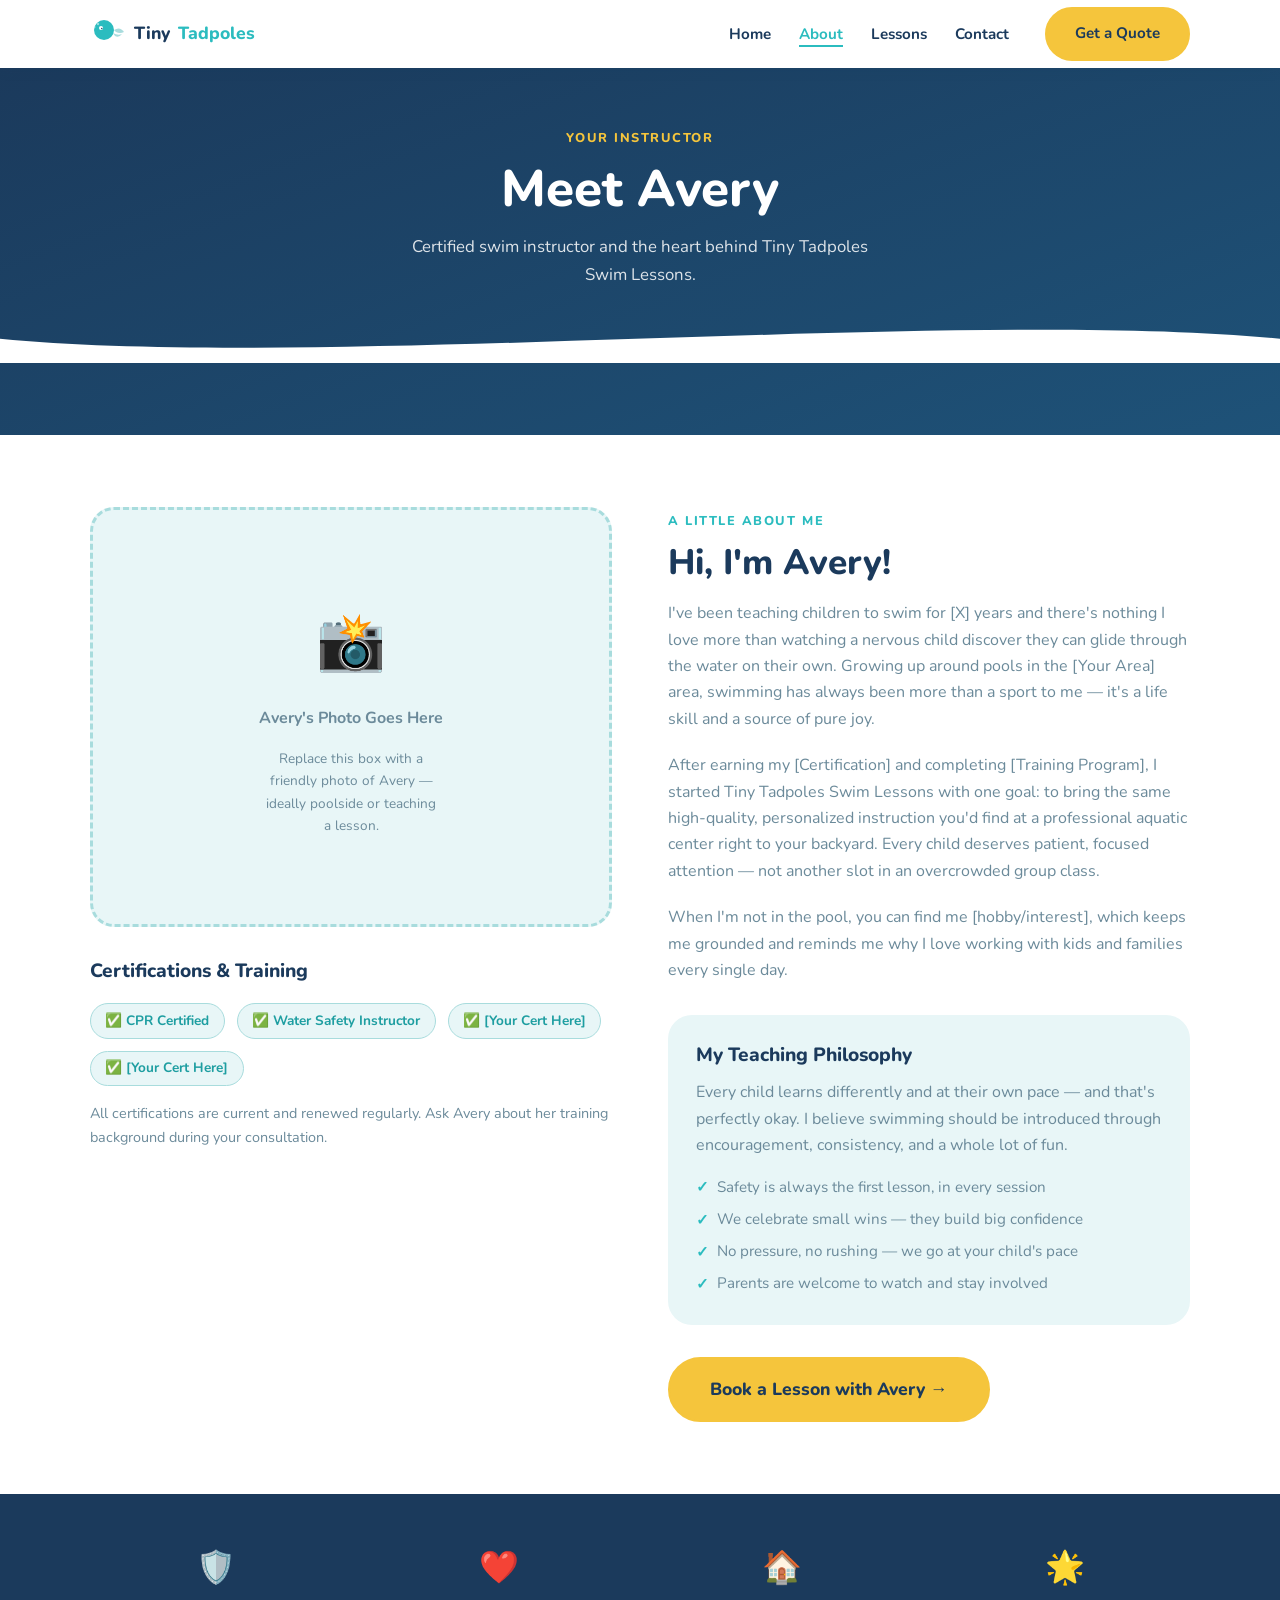
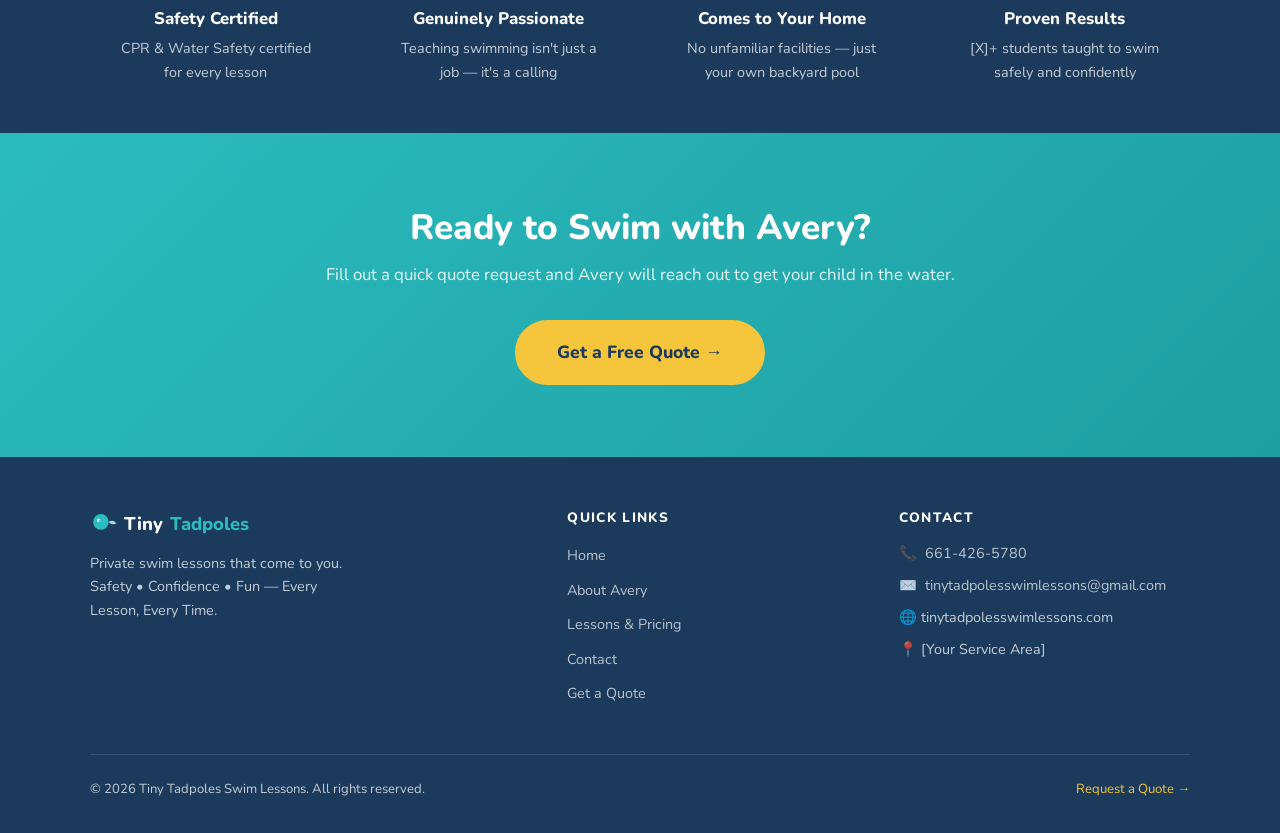
==== about.html @ dff8ad67 "Initial commit: Tiny Tadpole Swim School website Co-Authored-By: Claude Sonnet 4.6 <noreply@anthropi" ====
<!DOCTYPE html>
<html lang="en">
<head>
  <meta charset="UTF-8" />
  <meta name="viewport" content="width=device-width, initial-scale=1.0" />
  <title>About Avery — Tiny Tadpoles Swim Lessons</title>
  <meta name="description" content="Meet Avery, your certified private swim instructor. CPR & Water Safety certified, passionate about teaching kids to swim safely and confidently." />
  <link rel="preconnect" href="https://fonts.googleapis.com" />
  <link rel="preconnect" href="https://fonts.gstatic.com" crossorigin />
  <link href="https://fonts.googleapis.com/css2?family=Nunito:wght@400;600;700;800;900&display=swap" rel="stylesheet" />
  <link rel="stylesheet" href="styles.css" />
</head>
<body>

  <!-- ===== NAV ===== -->
  <nav class="nav" role="navigation" aria-label="Main navigation">
    <div class="container nav-inner">
      <a href="index.html" class="nav-logo" aria-label="Tiny Tadpoles Swim Lessons home">
        <svg viewBox="0 0 36 36" fill="none" xmlns="http://www.w3.org/2000/svg" aria-hidden="true">
          <circle cx="14" cy="14" r="10" fill="#2BBCBF"/>
          <circle cx="11" cy="12" r="2" fill="white"/>
          <circle cx="11.8" cy="12.5" r=".7" fill="#1B3A5C"/>
          <path d="M24 14 Q30 10 34 16 Q30 18 26 16" fill="#A8DCDD"/>
          <path d="M23 17 Q28 20 32 18 Q29 22 25 20" fill="#A8DCDD"/>
          <circle cx="8" cy="8" r="1.2" fill="rgba(255,255,255,.5)"/>
          <circle cx="5" cy="11" r=".8" fill="rgba(255,255,255,.4)"/>
        </svg>
        Tiny <span>Tadpoles</span>
      </a>
      <button class="nav-toggle" id="navToggle" aria-label="Toggle menu" aria-expanded="false">
        <span></span><span></span><span></span>
      </button>
      <ul class="nav-links" id="navLinks" role="list">
        <li><a href="index.html">Home</a></li>
        <li><a href="about.html" class="active" aria-current="page">About</a></li>
        <li><a href="lessons.html">Lessons</a></li>
        <li><a href="contact.html">Contact</a></li>
        <li class="nav-cta"><a href="quote.html" class="btn btn-primary">Get a Quote</a></li>
      </ul>
    </div>
  </nav>

  <!-- ===== PAGE HEADER ===== -->
  <section style="background:linear-gradient(160deg,var(--navy) 0%,#1e5278 100%);padding:56px 0 72px;text-align:center;" aria-label="Page header">
    <div class="container">
      <span class="section-label" style="color:var(--yellow);">Your Instructor</span>
      <h1 style="color:var(--white);margin-bottom:.75rem;">Meet Avery</h1>
      <p style="color:rgba(255,255,255,.85);margin:0 auto;max-width:50ch;font-size:1.05rem;">Certified swim instructor and the heart behind Tiny Tadpoles Swim Lessons.</p>
    </div>
    <svg viewBox="0 0 1440 48" preserveAspectRatio="none" style="display:block;width:100%;line-height:0;margin-top:32px;" aria-hidden="true">
      <path d="M0,20 C360,55 1080,-15 1440,20 L1440,48 L0,48 Z" fill="#ffffff"/>
    </svg>
  </section>

  <!-- ===== ABOUT AVERY ===== -->
  <section class="section" aria-labelledby="about-avery">
    <div class="container">
      <div class="about-grid">

        <!-- Photo -->
        <div>
          <div class="photo-placeholder" role="img" aria-label="Placeholder for Avery's photo">
            <div class="ph-icon" aria-hidden="true">📸</div>
            <strong>Avery's Photo Goes Here</strong>
            <small>Replace this box with a friendly photo of Avery — ideally poolside or teaching a lesson.</small>
          </div>
          <!-- Certifications -->
          <div style="margin-top:2rem;">
            <h3 style="color:var(--navy);margin-bottom:1rem;">Certifications &amp; Training</h3>
            <div class="certs">
              <span class="cert-badge">✅ CPR Certified</span>
              <span class="cert-badge">✅ Water Safety Instructor</span>
              <span class="cert-badge">✅ [Your Cert Here]</span>
              <span class="cert-badge">✅ [Your Cert Here]</span>
            </div>
            <p style="margin-top:1rem;color:var(--gray-mid);font-size:.9rem;">
              <!-- CUSTOMIZE: Replace with your actual certifications -->
              All certifications are current and renewed regularly. Ask Avery about her training background during your consultation.
            </p>
          </div>
        </div>

        <!-- Bio -->
        <div>
          <span class="section-label">A Little About Me</span>
          <h2 class="section-title" id="about-avery">Hi, I'm Avery!</h2>

          <!-- CUSTOMIZE: Replace this paragraph with your real bio -->
          <p style="margin-bottom:1.25rem;color:var(--gray-mid);">
            I've been teaching children to swim for [X] years and there's nothing I love more than watching a nervous child discover they can glide through the water on their own. Growing up around pools in the [Your Area] area, swimming has always been more than a sport to me — it's a life skill and a source of pure joy.
          </p>
          <p style="margin-bottom:1.25rem;color:var(--gray-mid);">
            After earning my [Certification] and completing [Training Program], I started Tiny Tadpoles Swim Lessons with one goal: to bring the same high-quality, personalized instruction you'd find at a professional aquatic center right to your backyard. Every child deserves patient, focused attention — not another slot in an overcrowded group class.
          </p>
          <p style="color:var(--gray-mid);">
            When I'm not in the pool, you can find me [hobby/interest], which keeps me grounded and reminds me why I love working with kids and families every single day.
          </p>

          <!-- Teaching Philosophy -->
          <div style="background:var(--aqua-bg);border-radius:var(--radius-lg);padding:1.75rem;margin-top:2rem;">
            <h3 style="color:var(--navy);margin-bottom:.75rem;">My Teaching Philosophy</h3>
            <p style="color:var(--gray-mid);margin-bottom:.75rem;">
              Every child learns differently and at their own pace — and that's perfectly okay. I believe swimming should be introduced through encouragement, consistency, and a whole lot of fun.
            </p>
            <ul class="check-list">
              <li>Safety is always the first lesson, in every session</li>
              <li>We celebrate small wins — they build big confidence</li>
              <li>No pressure, no rushing — we go at your child's pace</li>
              <li>Parents are welcome to watch and stay involved</li>
            </ul>
          </div>

          <div style="margin-top:2rem;">
            <a href="quote.html" class="btn btn-primary btn-lg">Book a Lesson with Avery →</a>
          </div>
        </div>
      </div>
    </div>
  </section>

  <!-- ===== TRUST STRIP ===== -->
  <div class="highlight-strip" aria-label="Key qualities">
    <div class="container">
      <div class="highlights">
        <div class="highlight-item">
          <div class="hi-icon" aria-hidden="true">🛡️</div>
          <strong>Safety Certified</strong>
          <p>CPR &amp; Water Safety certified for every lesson</p>
        </div>
        <div class="highlight-item">
          <div class="hi-icon" aria-hidden="true">❤️</div>
          <strong>Genuinely Passionate</strong>
          <p>Teaching swimming isn't just a job — it's a calling</p>
        </div>
        <div class="highlight-item">
          <div class="hi-icon" aria-hidden="true">🏠</div>
          <strong>Comes to Your Home</strong>
          <p>No unfamiliar facilities — just your own backyard pool</p>
        </div>
        <div class="highlight-item">
          <div class="hi-icon" aria-hidden="true">🌟</div>
          <strong>Proven Results</strong>
          <p>[X]+ students taught to swim safely and confidently</p>
        </div>
      </div>
    </div>
  </div>

  <!-- ===== CTA BANNER ===== -->
  <section class="cta-banner" aria-labelledby="about-cta">
    <div class="container">
      <h2 id="about-cta">Ready to Swim with Avery?</h2>
      <p>Fill out a quick quote request and Avery will reach out to get your child in the water.</p>
      <a href="quote.html" class="btn btn-primary btn-lg">Get a Free Quote →</a>
    </div>
  </section>

  <!-- ===== FOOTER ===== -->
  <footer class="footer" role="contentinfo">
    <div class="container">
      <div class="footer-grid">
        <div class="footer-brand">
          <div class="footer-logo">
            <svg width="28" height="28" viewBox="0 0 36 36" fill="none" aria-hidden="true">
              <circle cx="14" cy="14" r="10" fill="#2BBCBF"/>
              <circle cx="11" cy="12" r="2" fill="white"/>
              <circle cx="11.8" cy="12.5" r=".7" fill="#1B3A5C"/>
              <path d="M24 14 Q30 10 34 16 Q30 18 26 16" fill="#A8DCDD"/>
            </svg>
            Tiny <span>Tadpoles</span>
          </div>
          <p>Private swim lessons that come to you. Safety • Confidence • Fun — Every Lesson, Every Time.</p>
        </div>
        <div>
          <h4>Quick Links</h4>
          <ul>
            <li><a href="index.html">Home</a></li>
            <li><a href="about.html">About Avery</a></li>
            <li><a href="lessons.html">Lessons &amp; Pricing</a></li>
            <li><a href="contact.html">Contact</a></li>
            <li><a href="quote.html">Get a Quote</a></li>
          </ul>
        </div>
        <div>
          <h4>Contact</h4>
          <ul class="footer-contact">
            <li>📞 <a href="tel:6614265780">661-426-5780</a></li>
            <li>✉️ <a href="mailto:tinytadpolesswimlessons@gmail.com">tinytadpolesswimlessons@gmail.com</a></li>
            <li>🌐 tinytadpolesswimlessons.com</li>
            <li>📍 [Your Service Area]</li>
          </ul>
        </div>
      </div>
      <div class="footer-bottom">
        <p>© <span id="year"></span> Tiny Tadpoles Swim Lessons. All rights reserved.</p>
        <a href="quote.html">Request a Quote →</a>
      </div>
    </div>
  </footer>

  <script>
    document.getElementById('year').textContent = new Date().getFullYear();
    const toggle = document.getElementById('navToggle');
    const links  = document.getElementById('navLinks');
    toggle.addEventListener('click', () => {
      const open = links.classList.toggle('open');
      toggle.classList.toggle('open', open);
      toggle.setAttribute('aria-expanded', open);
    });
    links.querySelectorAll('a').forEach(a => {
      a.addEventListener('click', () => {
        links.classList.remove('open');
        toggle.classList.remove('open');
        toggle.setAttribute('aria-expanded', false);
      });
    });
  </script>
</body>
</html>
---- styles.css ----
/* ============================================================
   Tiny Tadpoles Swim Lessons — Shared Stylesheet
   Colors: Navy #1B3A5C | Teal #2BBCBF | Light Teal #A8DCDD
           Aqua BG #E8F6F7 | Yellow #F5C53C | White #FFFFFF
   ============================================================ */

/* ---------- Reset & Base ---------- */
*, *::before, *::after { box-sizing: border-box; margin: 0; padding: 0; }

:root {
  --navy:      #1B3A5C;
  --teal:      #2BBCBF;
  --teal-dark: #1E9EA1;
  --teal-light:#A8DCDD;
  --aqua-bg:   #E8F6F7;
  --yellow:    #F5C53C;
  --yellow-dk: #D4A820;
  --white:     #FFFFFF;
  --gray-light:#F4F8F9;
  --gray-mid:  #6B8A9A;
  --text:      #1B3A5C;
  --radius:    12px;
  --radius-lg: 24px;
  --shadow:    0 4px 20px rgba(27,58,92,.12);
  --shadow-sm: 0 2px 8px rgba(27,58,92,.10);
  --transition: .25s ease;
  --font: 'Nunito', 'Segoe UI', Arial, sans-serif;
}

html { scroll-behavior: smooth; }

body {
  font-family: var(--font);
  color: var(--text);
  background: var(--white);
  line-height: 1.65;
  font-size: 16px;
}

img { max-width: 100%; height: auto; display: block; }
a  { color: var(--teal-dark); text-decoration: none; }
a:hover { color: var(--teal); }
ul { list-style: none; }

/* ---------- Typography ---------- */
h1,h2,h3,h4 { line-height: 1.25; font-weight: 800; }
h1 { font-size: clamp(2rem, 5vw, 3.2rem); }
h2 { font-size: clamp(1.5rem, 3.5vw, 2.2rem); }
h3 { font-size: 1.2rem; }
p  { max-width: 68ch; }

/* ---------- Buttons ---------- */
.btn {
  display: inline-block;
  padding: .75rem 1.75rem;
  border-radius: 50px;
  font-weight: 800;
  font-size: 1rem;
  cursor: pointer;
  border: 2px solid transparent;
  transition: transform var(--transition), box-shadow var(--transition), background var(--transition);
  text-align: center;
  white-space: nowrap;
}
.btn:hover { transform: translateY(-2px); box-shadow: 0 6px 18px rgba(27,58,92,.18); }
.btn:active{ transform: translateY(0); }

.btn-primary {
  background: var(--yellow);
  color: var(--navy);
  border-color: var(--yellow);
}
.btn-primary:hover { background: var(--yellow-dk); border-color: var(--yellow-dk); color: var(--navy); }

.btn-secondary {
  background: var(--teal);
  color: var(--white);
  border-color: var(--teal);
}
.btn-secondary:hover { background: var(--teal-dark); border-color: var(--teal-dark); color: var(--white); }

.btn-outline {
  background: transparent;
  color: var(--white);
  border-color: var(--white);
}
.btn-outline:hover { background: var(--white); color: var(--navy); }

.btn-lg { padding: 1rem 2.5rem; font-size: 1.1rem; }

/* ---------- Layout Helpers ---------- */
.container { width: 90%; max-width: 1100px; margin: 0 auto; }
.section { padding: 72px 0; }
.section-sm { padding: 48px 0; }
.text-center { text-align: center; }
.text-center p { margin-left: auto; margin-right: auto; }

.section-label {
  display: inline-block;
  font-size: .8rem;
  font-weight: 800;
  letter-spacing: .12em;
  text-transform: uppercase;
  color: var(--teal);
  margin-bottom: .5rem;
}
.section-title { color: var(--navy); margin-bottom: 1rem; }
.section-subtitle { color: var(--gray-mid); margin-bottom: 2.5rem; font-size: 1.05rem; }

/* ---------- Navigation ---------- */
.nav {
  position: sticky;
  top: 0;
  z-index: 1000;
  background: var(--white);
  box-shadow: 0 2px 12px rgba(27,58,92,.10);
}
.nav-inner {
  display: flex;
  align-items: center;
  justify-content: space-between;
  height: 68px;
}
.nav-logo {
  display: flex;
  align-items: center;
  gap: .5rem;
  font-weight: 800;
  font-size: 1.1rem;
  color: var(--navy);
  text-decoration: none;
  flex-shrink: 0;
}
.nav-logo span { color: var(--teal); }
.nav-logo svg { width: 36px; height: 36px; flex-shrink: 0; }

.nav-links {
  display: flex;
  align-items: center;
  gap: 1.75rem;
}
.nav-links a {
  font-weight: 700;
  color: var(--navy);
  font-size: .95rem;
  transition: color var(--transition);
  position: relative;
}
.nav-links a::after {
  content: '';
  position: absolute;
  bottom: -3px; left: 0; right: 0;
  height: 2px;
  background: var(--teal);
  transform: scaleX(0);
  transition: transform var(--transition);
}
.nav-links a:hover, .nav-links a.active { color: var(--teal); }
.nav-links a:hover::after, .nav-links a.active::after { transform: scaleX(1); }
.nav-links a.active::after { background: var(--teal); }

.nav-cta { margin-left: .5rem; }

/* Hamburger */
.nav-toggle {
  display: none;
  flex-direction: column;
  gap: 5px;
  background: none;
  border: none;
  cursor: pointer;
  padding: 6px;
  border-radius: 6px;
}
.nav-toggle span {
  display: block;
  width: 24px; height: 2.5px;
  background: var(--navy);
  border-radius: 2px;
  transition: transform var(--transition), opacity var(--transition);
}
.nav-toggle.open span:nth-child(1) { transform: translateY(7.5px) rotate(45deg); }
.nav-toggle.open span:nth-child(2) { opacity: 0; }
.nav-toggle.open span:nth-child(3) { transform: translateY(-7.5px) rotate(-45deg); }

/* ---------- Hero ---------- */
.hero {
  background: linear-gradient(160deg, var(--navy) 0%, #1e5278 60%, var(--teal-dark) 100%);
  color: var(--white);
  padding: 90px 0 0;
  position: relative;
  overflow: hidden;
}
.hero-content {
  position: relative;
  z-index: 2;
  max-width: 640px;
}
.hero-eyebrow {
  display: inline-block;
  background: rgba(255,255,255,.15);
  color: var(--yellow);
  font-weight: 800;
  font-size: .8rem;
  letter-spacing: .12em;
  text-transform: uppercase;
  padding: .3rem .9rem;
  border-radius: 50px;
  margin-bottom: 1.25rem;
}
.hero h1 { color: var(--white); margin-bottom: 1.1rem; }
.hero h1 span { color: var(--yellow); }
.hero-sub { font-size: 1.15rem; color: rgba(255,255,255,.88); margin-bottom: 2.25rem; max-width: 52ch; }
.hero-btns { display: flex; gap: 1rem; flex-wrap: wrap; margin-bottom: 3.5rem; }

/* Bubbles decoration */
.bubbles {
  position: absolute;
  inset: 0;
  z-index: 1;
  pointer-events: none;
  overflow: hidden;
}
.bubble {
  position: absolute;
  border-radius: 50%;
  border: 2px solid rgba(255,255,255,.12);
  background: rgba(255,255,255,.04);
}
.bubble-1  { width:80px;  height:80px;  top:10%; right:12%; animation: float 6s ease-in-out infinite; }
.bubble-2  { width:40px;  height:40px;  top:35%; right:28%; animation: float 8s ease-in-out infinite .5s; }
.bubble-3  { width:120px; height:120px; top:5%;  right:30%; animation: float 7s ease-in-out infinite 1s; }
.bubble-4  { width:20px;  height:20px;  top:55%; right:18%; animation: float 5s ease-in-out infinite 1.5s; }
.bubble-5  { width:60px;  height:60px;  top:20%; right:8%;  animation: float 9s ease-in-out infinite 2s; }
@keyframes float { 0%,100%{ transform:translateY(0); } 50%{ transform:translateY(-16px); } }

/* Wave divider */
.wave-divider { display:block; width:100%; line-height:0; margin-top:-1px; }

/* ---------- Cards ---------- */
.cards-grid {
  display: grid;
  grid-template-columns: repeat(auto-fit, minmax(260px, 1fr));
  gap: 1.75rem;
}
.card {
  background: var(--white);
  border-radius: var(--radius-lg);
  padding: 2rem;
  box-shadow: var(--shadow);
  transition: transform var(--transition), box-shadow var(--transition);
}
.card:hover { transform: translateY(-4px); box-shadow: 0 8px 28px rgba(27,58,92,.16); }

.card-icon {
  width: 56px; height: 56px;
  background: var(--aqua-bg);
  border-radius: 14px;
  display: flex; align-items: center; justify-content: center;
  margin-bottom: 1.25rem;
  font-size: 1.6rem;
}
.card h3 { color: var(--navy); margin-bottom: .5rem; }
.card p  { color: var(--gray-mid); font-size: .95rem; }

/* ---------- Steps ---------- */
.steps { display: flex; gap: 0; flex-wrap: wrap; }
.step {
  flex: 1 1 200px;
  text-align: center;
  padding: 2rem 1.5rem;
  position: relative;
}
.step:not(:last-child)::after {
  content: '';
  position: absolute;
  top: 42px; right: -1px;
  width: 2px; height: 36px;
  background: var(--teal-light);
}
.step-num {
  width: 52px; height: 52px;
  border-radius: 50%;
  background: var(--navy);
  color: var(--white);
  font-weight: 800;
  font-size: 1.2rem;
  display: flex; align-items: center; justify-content: center;
  margin: 0 auto 1rem;
}
.step h3 { color: var(--navy); margin-bottom: .4rem; font-size: 1rem; }
.step p  { color: var(--gray-mid); font-size: .9rem; }

/* ---------- Highlight Strip ---------- */
.highlight-strip {
  background: var(--navy);
  color: var(--white);
  padding: 48px 0;
}
.highlights {
  display: grid;
  grid-template-columns: repeat(auto-fit, minmax(200px, 1fr));
  gap: 2rem;
  text-align: center;
}
.highlight-item .hi-icon { font-size: 2rem; margin-bottom: .6rem; }
.highlight-item strong { display:block; font-size: 1.05rem; font-weight:800; margin-bottom:.3rem; }
.highlight-item p { color: rgba(255,255,255,.75); font-size:.9rem; max-width:22ch; margin:0 auto; }

/* ---------- CTA Banner ---------- */
.cta-banner {
  background: linear-gradient(135deg, var(--teal) 0%, var(--teal-dark) 100%);
  color: var(--white);
  padding: 72px 0;
  text-align: center;
  position: relative;
  overflow: hidden;
}
.cta-banner h2 { color: var(--white); margin-bottom: .75rem; }
.cta-banner p  { color: rgba(255,255,255,.88); margin: 0 auto 2rem; font-size:1.05rem; }
.cta-banner .btn-primary { font-size: 1.1rem; padding: 1rem 2.5rem; }

/* ---------- About Page ---------- */
.about-grid {
  display: grid;
  grid-template-columns: 1fr 1fr;
  gap: 3.5rem;
  align-items: start;
}
.photo-placeholder {
  border-radius: var(--radius-lg);
  background: var(--aqua-bg);
  min-height: 420px;
  display: flex; flex-direction:column;
  align-items: center; justify-content: center;
  gap: 1rem;
  border: 3px dashed var(--teal-light);
  color: var(--gray-mid);
  font-weight: 700;
  text-align: center;
  padding: 2rem;
}
.photo-placeholder .ph-icon { font-size: 3.5rem; }
.photo-placeholder small { font-size:.85rem; font-weight:400; max-width: 22ch; }

.certs { display:flex; flex-wrap:wrap; gap:.75rem; margin-top: 1.25rem; }
.cert-badge {
  display:inline-flex; align-items:center; gap:.4rem;
  background: var(--aqua-bg);
  border: 1.5px solid var(--teal-light);
  color: var(--teal-dark);
  font-weight: 700;
  font-size: .85rem;
  padding: .35rem .9rem;
  border-radius: 50px;
}

/* ---------- Lessons Page ---------- */
.lessons-intro { background: var(--aqua-bg); }
.lesson-feature {
  display: grid;
  grid-template-columns: 1fr 1fr;
  gap: 3rem;
  align-items: center;
  padding: 56px 0;
  border-bottom: 1px solid #ddeef0;
}
.lesson-feature:last-child { border-bottom: none; }
.lesson-feature.flip { direction: rtl; }
.lesson-feature.flip > * { direction: ltr; }
.feature-visual {
  border-radius: var(--radius-lg);
  background: var(--aqua-bg);
  min-height: 300px;
  display: flex; align-items: center; justify-content: center;
  font-size: 5rem;
}
.lesson-feature h3 { font-size: 1.4rem; color: var(--navy); margin-bottom: .75rem; }
.lesson-feature p  { color: var(--gray-mid); }
.check-list { margin-top: 1rem; display:flex; flex-direction:column; gap:.4rem; }
.check-list li { display:flex; align-items:flex-start; gap:.5rem; color: var(--gray-mid); font-size:.95rem; }
.check-list li::before { content:'✓'; color:var(--teal); font-weight:800; flex-shrink:0; margin-top:.05rem; }

.levels-grid {
  display: grid;
  grid-template-columns: repeat(auto-fit, minmax(240px, 1fr));
  gap: 1.5rem;
  margin-top: 2.5rem;
}
.level-card {
  background: var(--white);
  border-radius: var(--radius);
  padding: 1.75rem;
  border-top: 4px solid var(--teal);
  box-shadow: var(--shadow-sm);
}
.level-card h3 { color: var(--navy); margin-bottom: .5rem; font-size: 1.05rem; }
.level-card p  { color: var(--gray-mid); font-size: .9rem; }

/* ---------- Quote Form Page ---------- */
.quote-hero {
  background: linear-gradient(160deg, var(--navy) 0%, #1e5278 100%);
  color: var(--white);
  padding: 64px 0 80px;
  text-align: center;
}
.quote-hero h1 { color: var(--white); margin-bottom: .75rem; }
.quote-hero p  { color: rgba(255,255,255,.85); margin: 0 auto; max-width: 50ch; font-size:1.05rem; }

.form-wrapper {
  max-width: 720px;
  margin: -48px auto 72px;
  background: var(--white);
  border-radius: var(--radius-lg);
  box-shadow: 0 8px 40px rgba(27,58,92,.14);
  padding: 2.75rem 3rem;
  position: relative;
  z-index: 2;
}

.form-row {
  display: grid;
  grid-template-columns: 1fr 1fr;
  gap: 1.25rem;
}
.form-group {
  display: flex;
  flex-direction: column;
  gap: .4rem;
  margin-bottom: 1.25rem;
}
.form-group.full { grid-column: 1 / -1; }

label {
  font-weight: 700;
  font-size: .9rem;
  color: var(--navy);
}
label .req { color: var(--teal); margin-left: 2px; }

input, select, textarea {
  font-family: var(--font);
  font-size: .97rem;
  color: var(--text);
  background: var(--gray-light);
  border: 2px solid #dde8ec;
  border-radius: var(--radius);
  padding: .7rem 1rem;
  transition: border-color var(--transition), box-shadow var(--transition);
  width: 100%;
}
input:focus, select:focus, textarea:focus {
  outline: none;
  border-color: var(--teal);
  box-shadow: 0 0 0 3px rgba(43,188,191,.15);
  background: var(--white);
}
textarea { resize: vertical; min-height: 110px; }

.radio-group { display:flex; gap:1.25rem; flex-wrap:wrap; margin-top:.25rem; }
.radio-option { display:flex; align-items:center; gap:.5rem; cursor:pointer; font-weight:600; font-size:.95rem; }
.radio-option input[type=radio] { width:18px; height:18px; accent-color: var(--teal); cursor:pointer; }

.form-divider {
  border: none;
  border-top: 2px solid var(--aqua-bg);
  margin: 1.75rem 0;
}
.form-section-title {
  font-size: .8rem;
  font-weight: 800;
  letter-spacing: .1em;
  text-transform: uppercase;
  color: var(--teal);
  margin-bottom: 1.25rem;
}

.submit-btn-wrap { margin-top: 1.75rem; text-align: center; }
.submit-btn-wrap .btn { width: 100%; font-size: 1.1rem; padding: 1rem; }

/* Success message */
.success-msg {
  display: none;
  background: #e6f9f1;
  border: 2px solid #4ec99a;
  border-radius: var(--radius);
  padding: 1.5rem;
  text-align: center;
  margin-top: 1.5rem;
}
.success-msg .sm-icon { font-size: 2.5rem; margin-bottom: .5rem; }
.success-msg h3 { color: #1a7a50; margin-bottom: .4rem; }
.success-msg p  { color: #2a7a58; max-width: none; font-size: .95rem; }

/* Formspree comment notice */
.formspree-note {
  background: #fffbea;
  border-left: 4px solid var(--yellow);
  border-radius: 0 var(--radius) var(--radius) 0;
  padding: 1rem 1.25rem;
  margin-bottom: 1.5rem;
  font-size: .85rem;
  color: #6b5a1a;
}

/* ---------- Contact Page ---------- */
.contact-grid {
  display: grid;
  grid-template-columns: 1fr 1fr;
  gap: 3rem;
  align-items: start;
}
.contact-item {
  display: flex;
  gap: 1rem;
  align-items: flex-start;
  padding: 1.5rem;
  background: var(--white);
  border-radius: var(--radius);
  box-shadow: var(--shadow-sm);
  margin-bottom: 1.25rem;
}
.contact-item .ci-icon {
  width: 48px; height: 48px; flex-shrink: 0;
  background: var(--aqua-bg);
  border-radius: 12px;
  display:flex; align-items:center; justify-content:center;
  font-size: 1.4rem;
}
.contact-item h3 { font-size: 1rem; color: var(--navy); margin-bottom: .25rem; }
.contact-item p, .contact-item a { color: var(--gray-mid); font-size:.95rem; }
.contact-item a:hover { color: var(--teal); }

/* ---------- Footer ---------- */
.footer {
  background: var(--navy);
  color: rgba(255,255,255,.75);
  padding: 52px 0 32px;
}
.footer-grid {
  display: grid;
  grid-template-columns: 1.5fr 1fr 1fr;
  gap: 2.5rem;
  margin-bottom: 2.5rem;
}
.footer-brand p { font-size:.9rem; margin-top:.75rem; max-width: 30ch; }
.footer-logo { font-weight:800; font-size:1.15rem; color: var(--white); display:flex; align-items:center; gap:.4rem; }
.footer-logo span { color: var(--teal); }

.footer h4 { color:var(--white); font-size:.85rem; letter-spacing:.1em; text-transform:uppercase; margin-bottom:1rem; }
.footer ul li { margin-bottom:.5rem; }
.footer ul li a { color:rgba(255,255,255,.7); font-size:.9rem; transition:color var(--transition); }
.footer ul li a:hover { color:var(--teal); }

.footer-contact li { display:flex; align-items:center; gap:.5rem; font-size:.9rem; }

.footer-bottom {
  border-top: 1px solid rgba(255,255,255,.12);
  padding-top: 1.5rem;
  display: flex;
  align-items: center;
  justify-content: space-between;
  flex-wrap: wrap;
  gap: 1rem;
  font-size: .82rem;
}
.footer-bottom a { color: var(--yellow); }

/* ---------- Responsive ---------- */
@media (max-width: 900px) {
  .about-grid, .contact-grid { grid-template-columns: 1fr; }
  .lesson-feature { grid-template-columns: 1fr; }
  .lesson-feature.flip { direction: ltr; }
  .footer-grid { grid-template-columns: 1fr 1fr; }
}

@media (max-width: 700px) {
  .nav-links {
    display: none;
    position: fixed;
    inset: 68px 0 0;
    background: var(--white);
    flex-direction: column;
    align-items: center;
    justify-content: flex-start;
    gap: 0;
    padding-top: 2rem;
    box-shadow: var(--shadow);
    z-index: 999;
  }
  .nav-links.open { display: flex; }
  .nav-links a {
    padding: .9rem 2rem;
    font-size: 1.1rem;
    width: 100%;
    text-align: center;
    border-bottom: 1px solid var(--aqua-bg);
  }
  .nav-links a::after { display: none; }
  .nav-cta { margin: 1.25rem 1.5rem 0; }
  .nav-cta .btn { width: 100%; }
  .nav-toggle { display: flex; }

  .hero { padding: 60px 0 0; }
  .hero-btns { flex-direction: column; }
  .hero-btns .btn { width: 100%; text-align: center; }

  .step:not(:last-child)::after { display: none; }
  .steps { flex-direction: column; gap: 0; }

  .form-wrapper { padding: 1.75rem 1.25rem; margin: -32px 1rem 56px; }
  .form-row { grid-template-columns: 1fr; }
  .form-group.full { grid-column: auto; }

  .footer-grid { grid-template-columns: 1fr; }
  .footer-bottom { flex-direction: column; text-align: center; }
}

@media (max-width: 480px) {
  .section { padding: 52px 0; }
  .highlight-strip { padding: 36px 0; }
  h2 { font-size: 1.5rem; }
}
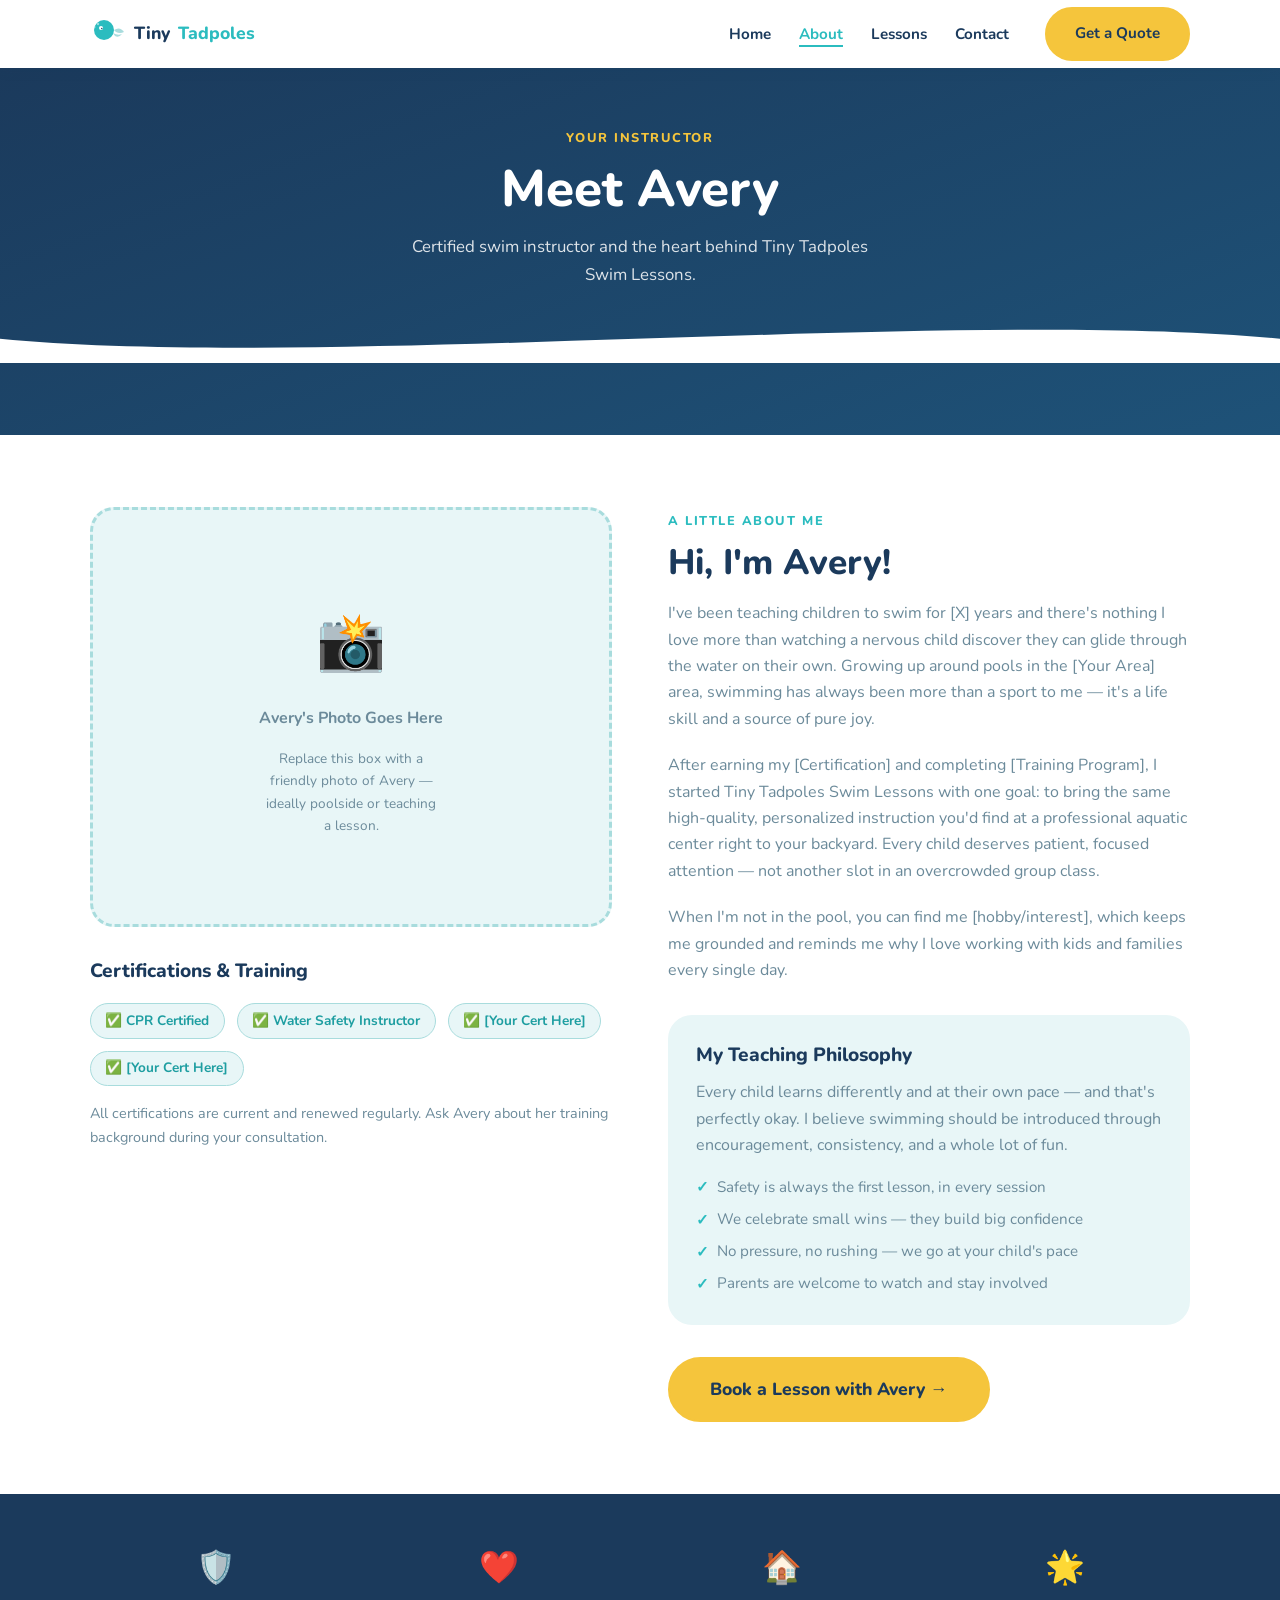
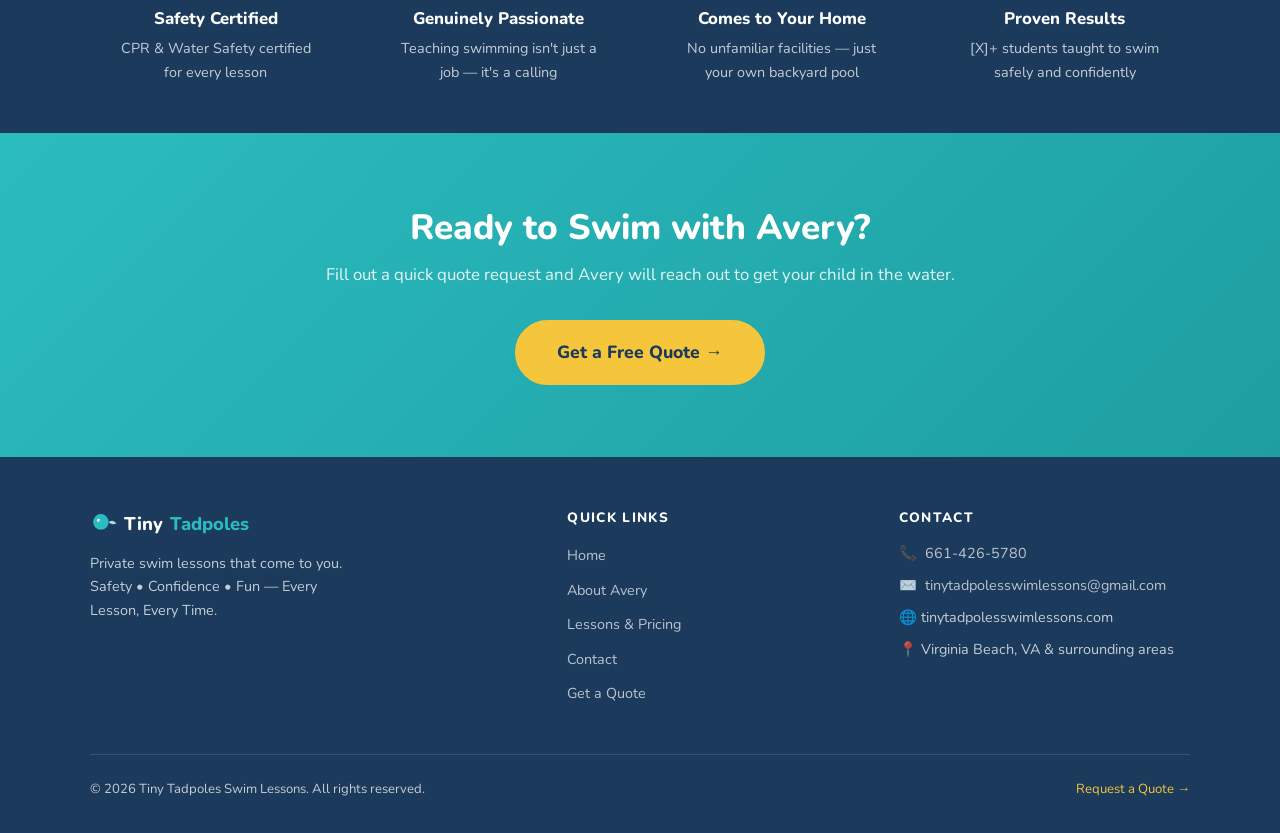
==== commit ea5e1509: "Add service area, pricing, and fix placeholders site-wide - Service area (60-min drive from Virginia" ====
--- a/about.html
+++ b/about.html
@@ -9,6 +9,8 @@
   <link rel="preconnect" href="https://fonts.gstatic.com" crossorigin />
   <link href="https://fonts.googleapis.com/css2?family=Nunito:wght@400;600;700;800;900&display=swap" rel="stylesheet" />
   <link rel="stylesheet" href="styles.css" />
+  <link rel="icon" type="image/png" href="favicon.png" />
+  <link rel="apple-touch-icon" href="favicon.png" />
 </head>
 <body>
 
@@ -187,7 +189,7 @@
             <li>📞 <a href="tel:6614265780">661-426-5780</a></li>
             <li>✉️ <a href="mailto:tinytadpolesswimlessons@gmail.com">tinytadpolesswimlessons@gmail.com</a></li>
             <li>🌐 tinytadpolesswimlessons.com</li>
-            <li>📍 [Your Service Area]</li>
+            <li>📍 Virginia Beach, VA &amp; surrounding areas</li>
           </ul>
         </div>
       </div>
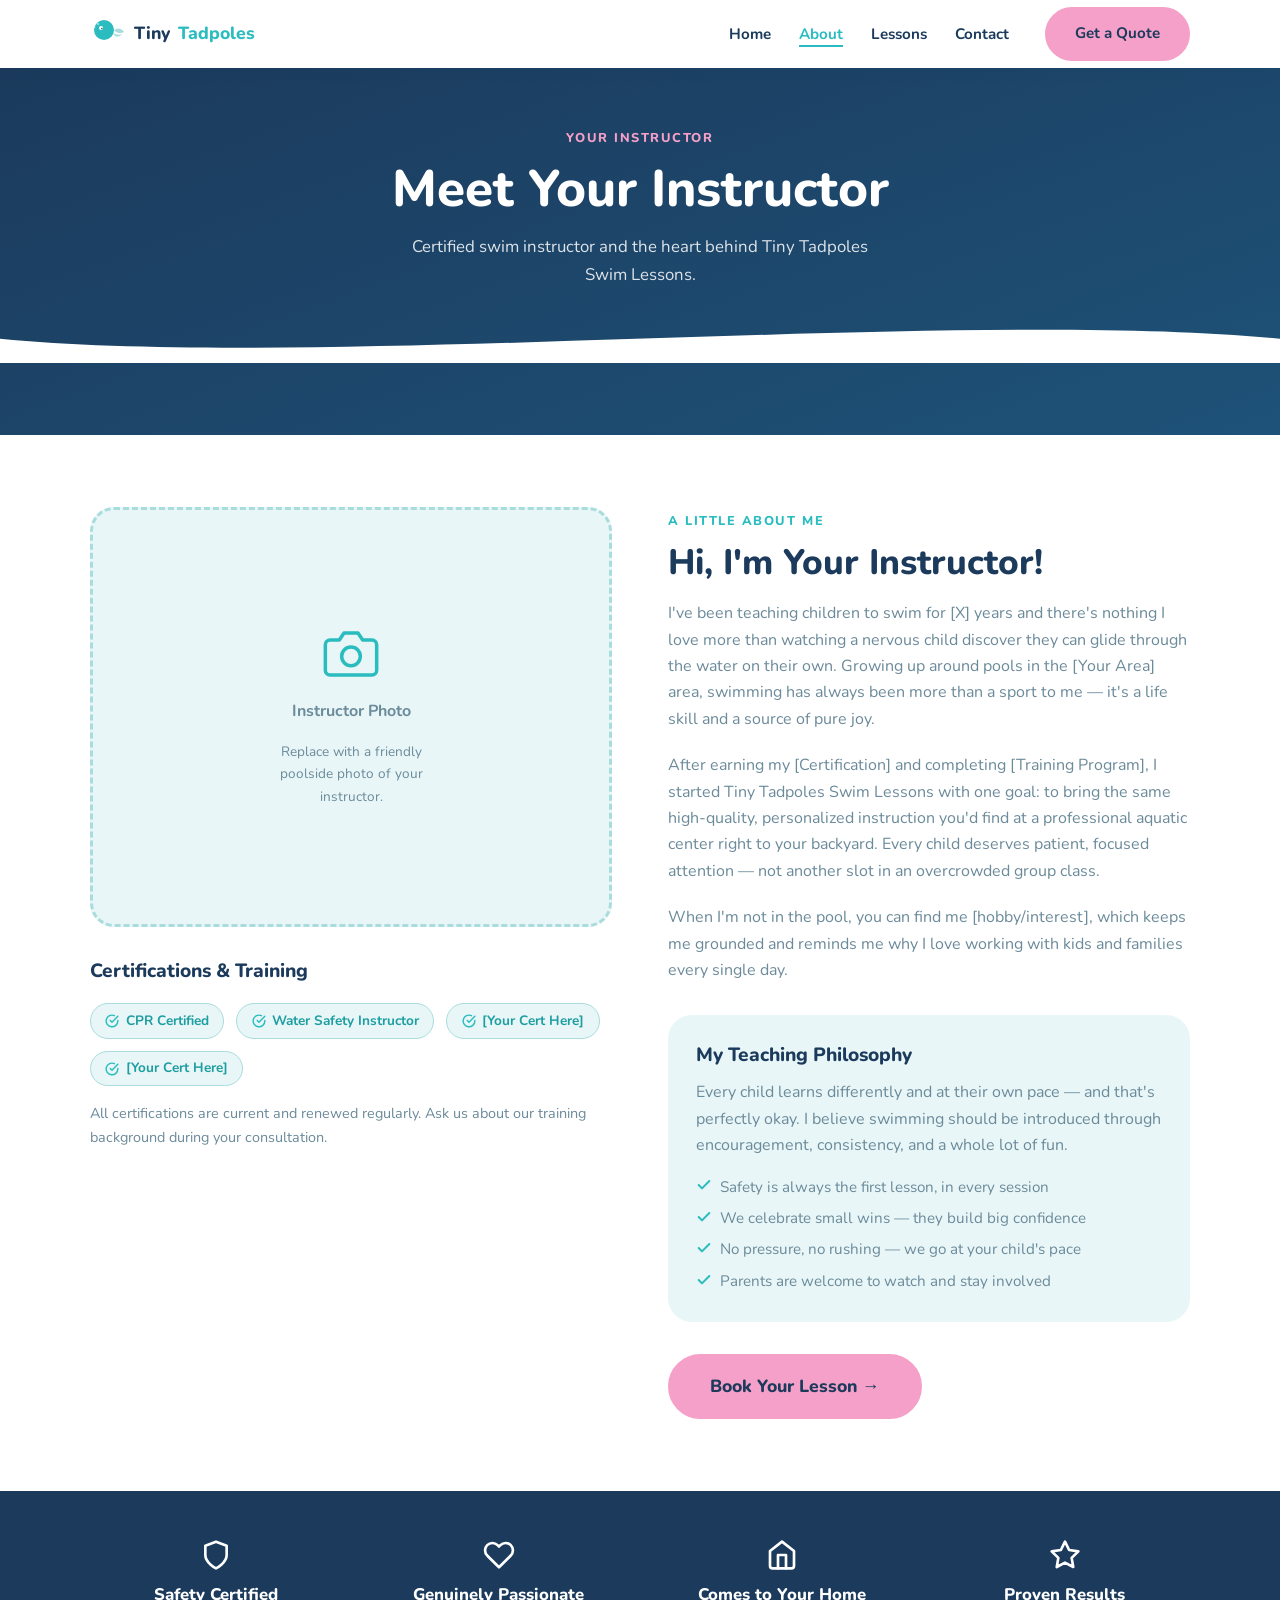
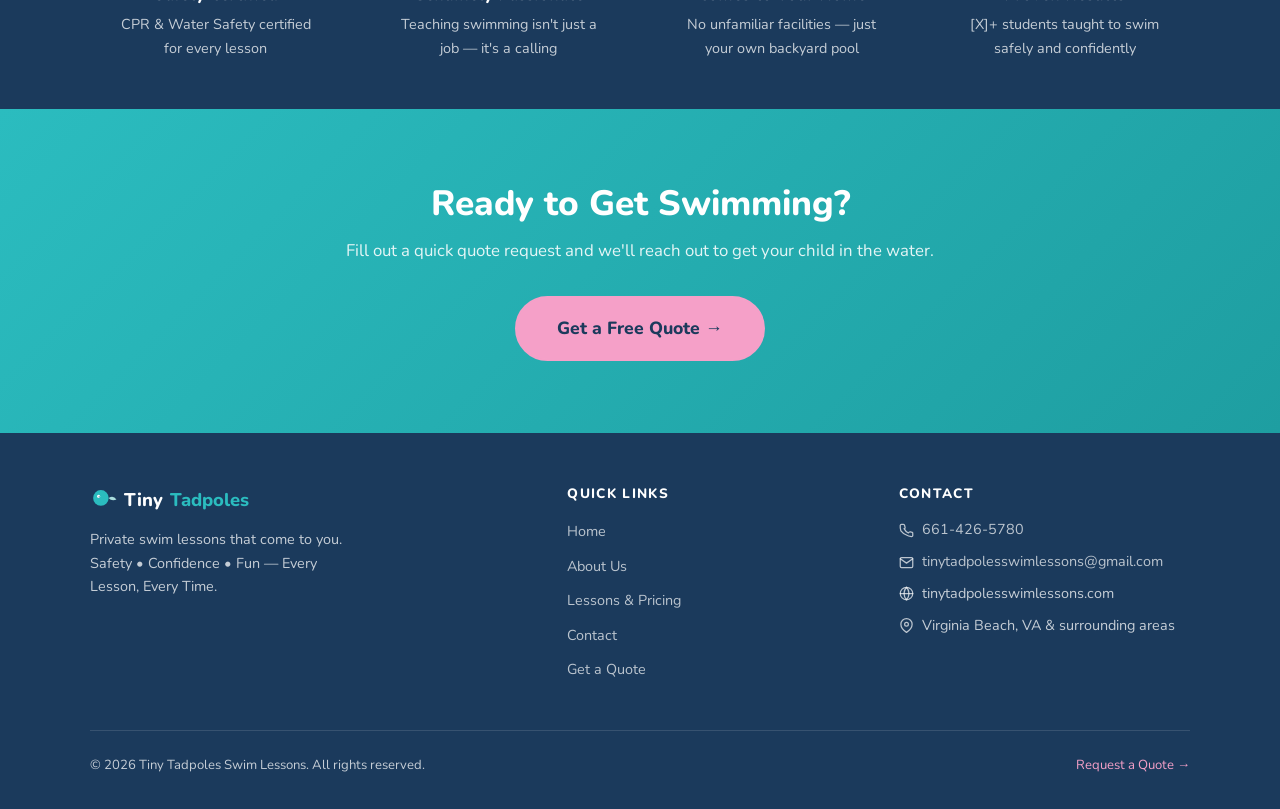
==== commit 31b1fc74: "Replace emoji with SVG icons, yellow with pink, remove Avery - All emoji replaced with consistent in" ====
--- a/about.html
+++ b/about.html
@@ -3,8 +3,8 @@
 <head>
   <meta charset="UTF-8" />
   <meta name="viewport" content="width=device-width, initial-scale=1.0" />
-  <title>About Avery — Tiny Tadpoles Swim Lessons</title>
-  <meta name="description" content="Meet Avery, your certified private swim instructor. CPR & Water Safety certified, passionate about teaching kids to swim safely and confidently." />
+  <title>About Us — Tiny Tadpoles Swim Lessons</title>
+  <meta name="description" content="Meet your certified private swim instructor at Tiny Tadpoles. CPR & Water Safety certified, passionate about teaching kids to swim safely and confidently." />
   <link rel="preconnect" href="https://fonts.googleapis.com" />
   <link rel="preconnect" href="https://fonts.gstatic.com" crossorigin />
   <link href="https://fonts.googleapis.com/css2?family=Nunito:wght@400;600;700;800;900&display=swap" rel="stylesheet" />
@@ -45,8 +45,8 @@
   <!-- ===== PAGE HEADER ===== -->
   <section style="background:linear-gradient(160deg,var(--navy) 0%,#1e5278 100%);padding:56px 0 72px;text-align:center;" aria-label="Page header">
     <div class="container">
-      <span class="section-label" style="color:var(--yellow);">Your Instructor</span>
-      <h1 style="color:var(--white);margin-bottom:.75rem;">Meet Avery</h1>
+      <span class="section-label" style="color:var(--pink);">Your Instructor</span>
+      <h1 style="color:var(--white);margin-bottom:.75rem;">Meet Your Instructor</h1>
       <p style="color:rgba(255,255,255,.85);margin:0 auto;max-width:50ch;font-size:1.05rem;">Certified swim instructor and the heart behind Tiny Tadpoles Swim Lessons.</p>
     </div>
     <svg viewBox="0 0 1440 48" preserveAspectRatio="none" style="display:block;width:100%;line-height:0;margin-top:32px;" aria-hidden="true">
@@ -55,29 +55,29 @@
   </section>
 
   <!-- ===== ABOUT AVERY ===== -->
-  <section class="section" aria-labelledby="about-avery">
+  <section class="section" aria-labelledby="about-us">
     <div class="container">
       <div class="about-grid">
 
         <!-- Photo -->
         <div>
-          <div class="photo-placeholder" role="img" aria-label="Placeholder for Avery's photo">
-            <div class="ph-icon" aria-hidden="true">📸</div>
-            <strong>Avery's Photo Goes Here</strong>
-            <small>Replace this box with a friendly photo of Avery — ideally poolside or teaching a lesson.</small>
+          <div class="photo-placeholder" role="img" aria-label="Instructor photo placeholder">
+            <div class="ph-icon" aria-hidden="true"><svg width="56" height="56" viewBox="0 0 24 24" fill="none" stroke="#2BBCBF" stroke-width="1.5" stroke-linecap="round" stroke-linejoin="round"><path d="M23 19a2 2 0 01-2 2H3a2 2 0 01-2-2V8a2 2 0 012-2h4l2-3h6l2 3h4a2 2 0 012 2z"/><circle cx="12" cy="13" r="4"/></svg></div>
+            <strong>Instructor Photo</strong>
+            <small>Replace with a friendly poolside photo of your instructor.</small>
           </div>
           <!-- Certifications -->
           <div style="margin-top:2rem;">
             <h3 style="color:var(--navy);margin-bottom:1rem;">Certifications &amp; Training</h3>
             <div class="certs">
-              <span class="cert-badge">✅ CPR Certified</span>
-              <span class="cert-badge">✅ Water Safety Instructor</span>
-              <span class="cert-badge">✅ [Your Cert Here]</span>
-              <span class="cert-badge">✅ [Your Cert Here]</span>
+              <span class="cert-badge"><svg width="14" height="14" viewBox="0 0 24 24" fill="none" stroke="#2BBCBF" stroke-width="2.5" stroke-linecap="round" stroke-linejoin="round"><path d="M22 11.08V12a10 10 0 11-5.93-9.14"/><polyline points="22 4 12 14.01 9 11.01"/></svg> CPR Certified</span>
+              <span class="cert-badge"><svg width="14" height="14" viewBox="0 0 24 24" fill="none" stroke="#2BBCBF" stroke-width="2.5" stroke-linecap="round" stroke-linejoin="round"><path d="M22 11.08V12a10 10 0 11-5.93-9.14"/><polyline points="22 4 12 14.01 9 11.01"/></svg> Water Safety Instructor</span>
+              <span class="cert-badge"><svg width="14" height="14" viewBox="0 0 24 24" fill="none" stroke="#2BBCBF" stroke-width="2.5" stroke-linecap="round" stroke-linejoin="round"><path d="M22 11.08V12a10 10 0 11-5.93-9.14"/><polyline points="22 4 12 14.01 9 11.01"/></svg> [Your Cert Here]</span>
+              <span class="cert-badge"><svg width="14" height="14" viewBox="0 0 24 24" fill="none" stroke="#2BBCBF" stroke-width="2.5" stroke-linecap="round" stroke-linejoin="round"><path d="M22 11.08V12a10 10 0 11-5.93-9.14"/><polyline points="22 4 12 14.01 9 11.01"/></svg> [Your Cert Here]</span>
             </div>
             <p style="margin-top:1rem;color:var(--gray-mid);font-size:.9rem;">
               <!-- CUSTOMIZE: Replace with your actual certifications -->
-              All certifications are current and renewed regularly. Ask Avery about her training background during your consultation.
+              All certifications are current and renewed regularly. Ask us about our training background during your consultation.
             </p>
           </div>
         </div>
@@ -85,7 +85,7 @@
         <!-- Bio -->
         <div>
           <span class="section-label">A Little About Me</span>
-          <h2 class="section-title" id="about-avery">Hi, I'm Avery!</h2>
+          <h2 class="section-title" id="about-us">Hi, I'm Your Instructor!</h2>
 
           <!-- CUSTOMIZE: Replace this paragraph with your real bio -->
           <p style="margin-bottom:1.25rem;color:var(--gray-mid);">
@@ -113,7 +113,7 @@
           </div>
 
           <div style="margin-top:2rem;">
-            <a href="quote.html" class="btn btn-primary btn-lg">Book a Lesson with Avery →</a>
+            <a href="quote.html" class="btn btn-primary btn-lg">Book Your Lesson →</a>
           </div>
         </div>
       </div>
@@ -125,22 +125,22 @@
     <div class="container">
       <div class="highlights">
         <div class="highlight-item">
-          <div class="hi-icon" aria-hidden="true">🛡️</div>
+          <div class="hi-icon" aria-hidden="true"><svg width="32" height="32" viewBox="0 0 24 24" fill="none" stroke="white" stroke-width="2" stroke-linecap="round" stroke-linejoin="round"><path d="M12 22s8-4 8-10V5l-8-3-8 3v7c0 6 8 10 8 10z"/></svg></div>
           <strong>Safety Certified</strong>
           <p>CPR &amp; Water Safety certified for every lesson</p>
         </div>
         <div class="highlight-item">
-          <div class="hi-icon" aria-hidden="true">❤️</div>
+          <div class="hi-icon" aria-hidden="true"><svg width="32" height="32" viewBox="0 0 24 24" fill="none" stroke="white" stroke-width="2" stroke-linecap="round" stroke-linejoin="round"><path d="M20.84 4.61a5.5 5.5 0 00-7.78 0L12 5.67l-1.06-1.06a5.5 5.5 0 00-7.78 7.78l1.06 1.06L12 21.23l7.78-7.78 1.06-1.06a5.5 5.5 0 000-7.78z"/></svg></div>
           <strong>Genuinely Passionate</strong>
           <p>Teaching swimming isn't just a job — it's a calling</p>
         </div>
         <div class="highlight-item">
-          <div class="hi-icon" aria-hidden="true">🏠</div>
+          <div class="hi-icon" aria-hidden="true"><svg width="32" height="32" viewBox="0 0 24 24" fill="none" stroke="white" stroke-width="2" stroke-linecap="round" stroke-linejoin="round"><path d="M3 9l9-7 9 7v11a2 2 0 01-2 2H5a2 2 0 01-2-2z"/><polyline points="9 22 9 12 15 12 15 22"/></svg></div>
           <strong>Comes to Your Home</strong>
           <p>No unfamiliar facilities — just your own backyard pool</p>
         </div>
         <div class="highlight-item">
-          <div class="hi-icon" aria-hidden="true">🌟</div>
+          <div class="hi-icon" aria-hidden="true"><svg width="32" height="32" viewBox="0 0 24 24" fill="none" stroke="white" stroke-width="2" stroke-linecap="round" stroke-linejoin="round"><polygon points="12 2 15.09 8.26 22 9.27 17 14.14 18.18 21.02 12 17.77 5.82 21.02 7 14.14 2 9.27 8.91 8.26 12 2"/></svg></div>
           <strong>Proven Results</strong>
           <p>[X]+ students taught to swim safely and confidently</p>
         </div>
@@ -151,8 +151,8 @@
   <!-- ===== CTA BANNER ===== -->
   <section class="cta-banner" aria-labelledby="about-cta">
     <div class="container">
-      <h2 id="about-cta">Ready to Swim with Avery?</h2>
-      <p>Fill out a quick quote request and Avery will reach out to get your child in the water.</p>
+      <h2 id="about-cta">Ready to Get Swimming?</h2>
+      <p>Fill out a quick quote request and we'll reach out to get your child in the water.</p>
       <a href="quote.html" class="btn btn-primary btn-lg">Get a Free Quote →</a>
     </div>
   </section>
@@ -177,7 +177,7 @@
           <h4>Quick Links</h4>
           <ul>
             <li><a href="index.html">Home</a></li>
-            <li><a href="about.html">About Avery</a></li>
+            <li><a href="about.html">About Us</a></li>
             <li><a href="lessons.html">Lessons &amp; Pricing</a></li>
             <li><a href="contact.html">Contact</a></li>
             <li><a href="quote.html">Get a Quote</a></li>
@@ -186,10 +186,10 @@
         <div>
           <h4>Contact</h4>
           <ul class="footer-contact">
-            <li>📞 <a href="tel:6614265780">661-426-5780</a></li>
-            <li>✉️ <a href="mailto:tinytadpolesswimlessons@gmail.com">tinytadpolesswimlessons@gmail.com</a></li>
-            <li>🌐 tinytadpolesswimlessons.com</li>
-            <li>📍 Virginia Beach, VA &amp; surrounding areas</li>
+            <li><svg width="15" height="15" viewBox="0 0 24 24" fill="none" stroke="rgba(255,255,255,.7)" stroke-width="2" stroke-linecap="round" stroke-linejoin="round"><path d="M22 16.92v3a2 2 0 01-2.18 2 19.79 19.79 0 01-8.63-3.07A19.5 19.5 0 013.07 12.67 19.79 19.79 0 011.94 4a2 2 0 012-1.84H7a2 2 0 012 1.72c.127.96.361 1.903.7 2.81a2 2 0 01-.45 2.11L8.09 9a16 16 0 006.91 6.91l1.27-1.27a2 2 0 012.11-.45c.907.339 1.85.573 2.81.7A2 2 0 0122 16.92z"/></svg> <a href="tel:6614265780">661-426-5780</a></li>
+            <li><svg width="15" height="15" viewBox="0 0 24 24" fill="none" stroke="rgba(255,255,255,.7)" stroke-width="2" stroke-linecap="round" stroke-linejoin="round"><path d="M4 4h16c1.1 0 2 .9 2 2v12c0 1.1-.9 2-2 2H4c-1.1 0-2-.9-2-2V6c0-1.1.9-2 2-2z"/><polyline points="22,6 12,13 2,6"/></svg> <a href="mailto:tinytadpolesswimlessons@gmail.com">tinytadpolesswimlessons@gmail.com</a></li>
+            <li><svg width="15" height="15" viewBox="0 0 24 24" fill="none" stroke="rgba(255,255,255,.7)" stroke-width="2" stroke-linecap="round" stroke-linejoin="round"><circle cx="12" cy="12" r="10"/><line x1="2" y1="12" x2="22" y2="12"/><path d="M12 2a15.3 15.3 0 014 10 15.3 15.3 0 01-4 10 15.3 15.3 0 01-4-10 15.3 15.3 0 014-10z"/></svg> tinytadpolesswimlessons.com</li>
+            <li><svg width="15" height="15" viewBox="0 0 24 24" fill="none" stroke="rgba(255,255,255,.7)" stroke-width="2" stroke-linecap="round" stroke-linejoin="round"><path d="M21 10c0 7-9 13-9 13s-9-6-9-13a9 9 0 0118 0z"/><circle cx="12" cy="10" r="3"/></svg> Virginia Beach, VA &amp; surrounding areas</li>
           </ul>
         </div>
       </div>
--- a/styles.css
+++ b/styles.css
@@ -1,7 +1,7 @@
 /* ============================================================
    Tiny Tadpoles Swim Lessons — Shared Stylesheet
    Colors: Navy #1B3A5C | Teal #2BBCBF | Light Teal #A8DCDD
-           Aqua BG #E8F6F7 | Yellow #F5C53C | White #FFFFFF
+           Aqua BG #E8F6F7 | Pink #F5A0C8 | White #FFFFFF
    ============================================================ */
 
 /* ---------- Reset & Base ---------- */
@@ -13,8 +13,8 @@
   --teal-dark: #1E9EA1;
   --teal-light:#A8DCDD;
   --aqua-bg:   #E8F6F7;
-  --yellow:    #F5C53C;
-  --yellow-dk: #D4A820;
+  --pink:      #F5A0C8;
+  --pink-dk:   #D4779E;
   --white:     #FFFFFF;
   --gray-light:#F4F8F9;
   --gray-mid:  #6B8A9A;
@@ -66,11 +66,11 @@
 .btn:active{ transform: translateY(0); }
 
 .btn-primary {
-  background: var(--yellow);
+  background: var(--pink);
   color: var(--navy);
-  border-color: var(--yellow);
-}
-.btn-primary:hover { background: var(--yellow-dk); border-color: var(--yellow-dk); color: var(--navy); }
+  border-color: var(--pink);
+}
+.btn-primary:hover { background: var(--pink-dk); border-color: var(--pink-dk); color: var(--navy); }
 
 .btn-secondary {
   background: var(--teal);
@@ -199,7 +199,7 @@
 .hero-eyebrow {
   display: inline-block;
   background: rgba(255,255,255,.15);
-  color: var(--yellow);
+  color: var(--pink);
   font-weight: 800;
   font-size: .8rem;
   letter-spacing: .12em;
@@ -209,7 +209,7 @@
   margin-bottom: 1.25rem;
 }
 .hero h1 { color: var(--white); margin-bottom: 1.1rem; }
-.hero h1 span { color: var(--yellow); }
+.hero h1 span { color: var(--pink); }
 .hero-sub { font-size: 1.15rem; color: rgba(255,255,255,.88); margin-bottom: 2.25rem; max-width: 52ch; }
 .hero-btns { display: flex; gap: 1rem; flex-wrap: wrap; margin-bottom: 3.5rem; }
 
@@ -258,7 +258,6 @@
   border-radius: 14px;
   display: flex; align-items: center; justify-content: center;
   margin-bottom: 1.25rem;
-  font-size: 1.6rem;
 }
 .card h3 { color: var(--navy); margin-bottom: .5rem; }
 .card p  { color: var(--gray-mid); font-size: .95rem; }
@@ -303,7 +302,7 @@
   gap: 2rem;
   text-align: center;
 }
-.highlight-item .hi-icon { font-size: 2rem; margin-bottom: .6rem; }
+.highlight-item .hi-icon { margin-bottom: .6rem; display:flex; justify-content:center; }
 .highlight-item strong { display:block; font-size: 1.05rem; font-weight:800; margin-bottom:.3rem; }
 .highlight-item p { color: rgba(255,255,255,.75); font-size:.9rem; max-width:22ch; margin:0 auto; }
 
@@ -340,7 +339,7 @@
   text-align: center;
   padding: 2rem;
 }
-.photo-placeholder .ph-icon { font-size: 3.5rem; }
+.photo-placeholder .ph-icon { display:flex; justify-content:center; }
 .photo-placeholder small { font-size:.85rem; font-weight:400; max-width: 22ch; }
 
 .certs { display:flex; flex-wrap:wrap; gap:.75rem; margin-top: 1.25rem; }
@@ -373,13 +372,12 @@
   background: var(--aqua-bg);
   min-height: 300px;
   display: flex; align-items: center; justify-content: center;
-  font-size: 5rem;
 }
 .lesson-feature h3 { font-size: 1.4rem; color: var(--navy); margin-bottom: .75rem; }
 .lesson-feature p  { color: var(--gray-mid); }
 .check-list { margin-top: 1rem; display:flex; flex-direction:column; gap:.4rem; }
 .check-list li { display:flex; align-items:flex-start; gap:.5rem; color: var(--gray-mid); font-size:.95rem; }
-.check-list li::before { content:'✓'; color:var(--teal); font-weight:800; flex-shrink:0; margin-top:.05rem; }
+.check-list li::before { content:''; display:inline-block; width:16px; height:16px; background-image:url("data:image/svg+xml,%3Csvg xmlns='http://www.w3.org/2000/svg' viewBox='0 0 24 24' fill='none' stroke='%232BBCBF' stroke-width='3' stroke-linecap='round' stroke-linejoin='round'%3E%3Cpolyline points='20 6 9 17 4 12'/%3E%3C/svg%3E"); background-size:contain; background-repeat:no-repeat; flex-shrink:0; margin-top:.18rem; }
 
 .levels-grid {
   display: grid;
@@ -488,19 +486,19 @@
   text-align: center;
   margin-top: 1.5rem;
 }
-.success-msg .sm-icon { font-size: 2.5rem; margin-bottom: .5rem; }
+.success-msg .sm-icon { display:flex; justify-content:center; margin-bottom: .5rem; }
 .success-msg h3 { color: #1a7a50; margin-bottom: .4rem; }
 .success-msg p  { color: #2a7a58; max-width: none; font-size: .95rem; }
 
 /* Formspree comment notice */
 .formspree-note {
-  background: #fffbea;
-  border-left: 4px solid var(--yellow);
+  background: #fff0f7;
+  border-left: 4px solid var(--pink);
   border-radius: 0 var(--radius) var(--radius) 0;
   padding: 1rem 1.25rem;
   margin-bottom: 1.5rem;
   font-size: .85rem;
-  color: #6b5a1a;
+  color: #8c3a5c;
 }
 
 /* ---------- Contact Page ---------- */
@@ -525,7 +523,6 @@
   background: var(--aqua-bg);
   border-radius: 12px;
   display:flex; align-items:center; justify-content:center;
-  font-size: 1.4rem;
 }
 .contact-item h3 { font-size: 1rem; color: var(--navy); margin-bottom: .25rem; }
 .contact-item p, .contact-item a { color: var(--gray-mid); font-size:.95rem; }
@@ -564,7 +561,7 @@
   gap: 1rem;
   font-size: .82rem;
 }
-.footer-bottom a { color: var(--yellow); }
+.footer-bottom a { color: var(--pink); }
 
 /* ---------- Responsive ---------- */
 @media (max-width: 900px) {
